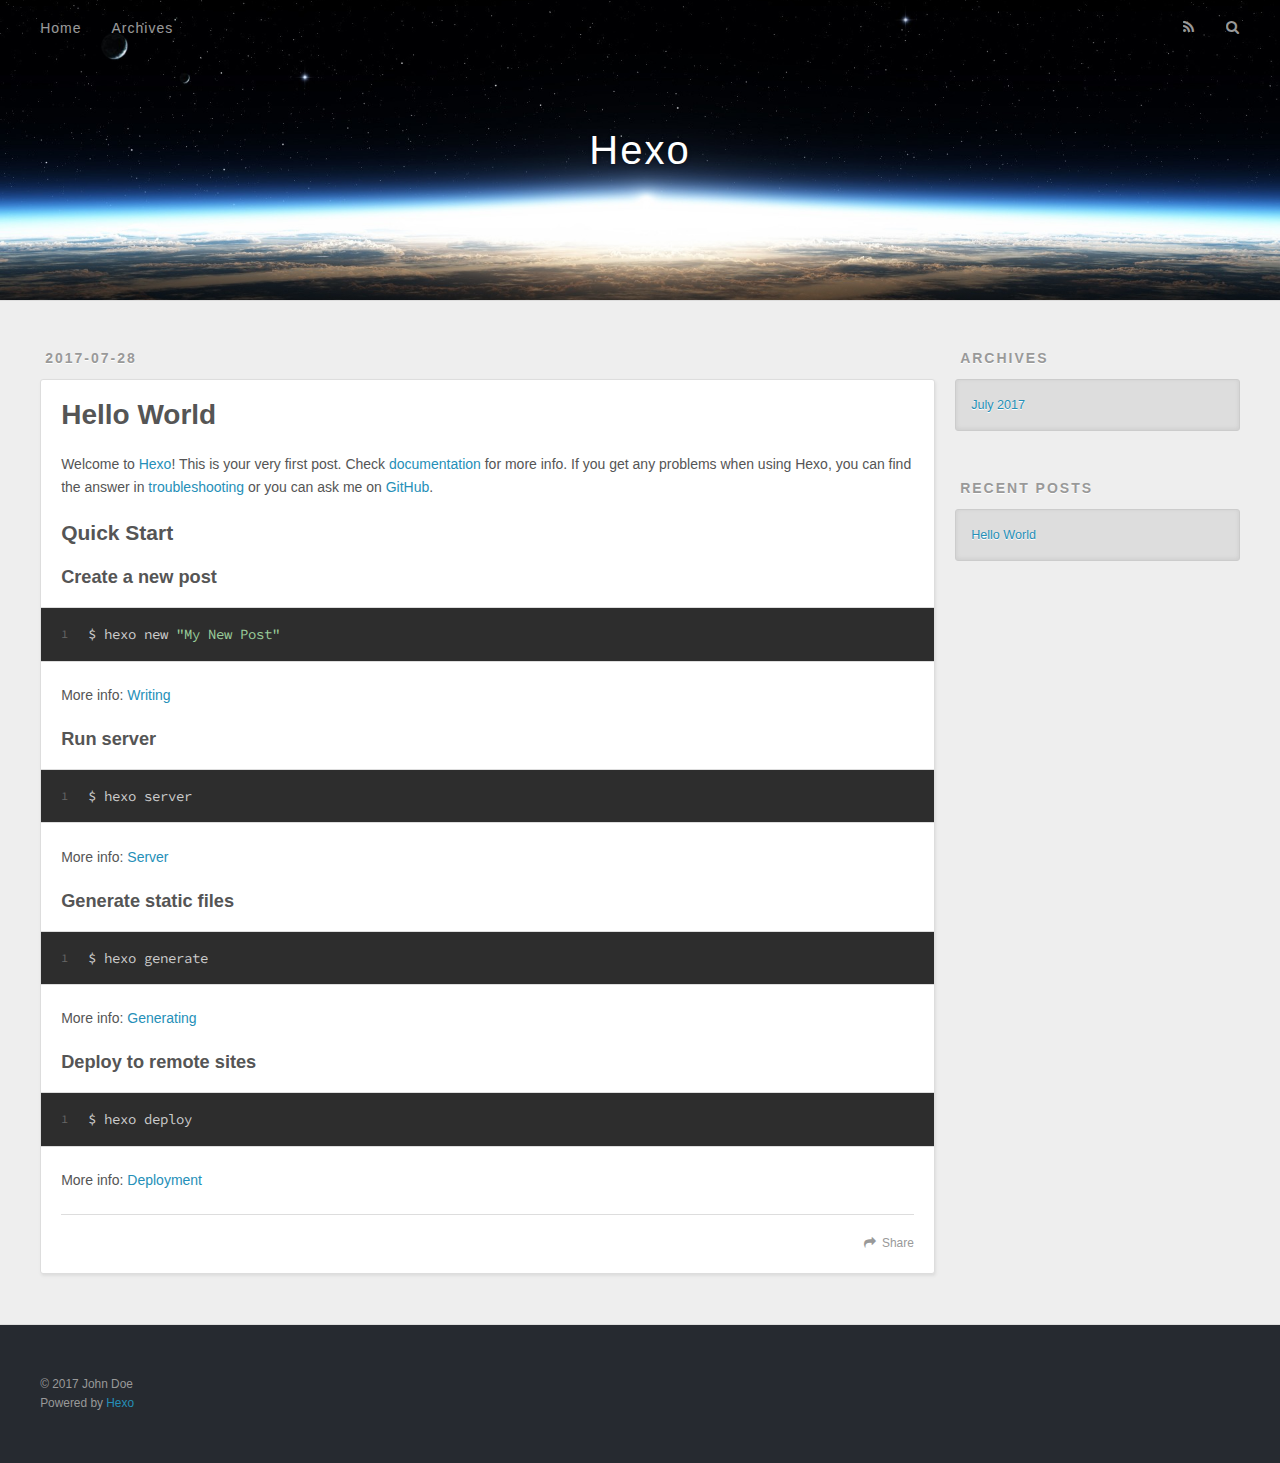
==== index.html @ 53c96d72 "Site updated: 2017-07-28 16:11:36" ====
<!DOCTYPE html>
<html>
<head>
  <meta charset="utf-8">
  
  <title>Hexo</title>
  <meta name="viewport" content="width=device-width, initial-scale=1, maximum-scale=1">
  <meta property="og:type" content="website">
<meta property="og:title" content="Hexo">
<meta property="og:url" content="http://yoursite.com/index.html">
<meta property="og:site_name" content="Hexo">
<meta name="twitter:card" content="summary">
<meta name="twitter:title" content="Hexo">
  
    <link rel="alternate" href="/atom.xml" title="Hexo" type="application/atom+xml">
  
  
    <link rel="icon" href="/favicon.png">
  
  
    <link href="//fonts.googleapis.com/css?family=Source+Code+Pro" rel="stylesheet" type="text/css">
  
  <link rel="stylesheet" href="/css/style.css">
  

</head>

<body>
  <div id="container">
    <div id="wrap">
      <header id="header">
  <div id="banner"></div>
  <div id="header-outer" class="outer">
    <div id="header-title" class="inner">
      <h1 id="logo-wrap">
        <a href="/" id="logo">Hexo</a>
      </h1>
      
    </div>
    <div id="header-inner" class="inner">
      <nav id="main-nav">
        <a id="main-nav-toggle" class="nav-icon"></a>
        
          <a class="main-nav-link" href="/">Home</a>
        
          <a class="main-nav-link" href="/archives">Archives</a>
        
      </nav>
      <nav id="sub-nav">
        
          <a id="nav-rss-link" class="nav-icon" href="/atom.xml" title="RSS Feed"></a>
        
        <a id="nav-search-btn" class="nav-icon" title="Search"></a>
      </nav>
      <div id="search-form-wrap">
        <form action="//google.com/search" method="get" accept-charset="UTF-8" class="search-form"><input type="search" name="q" class="search-form-input" placeholder="Search"><button type="submit" class="search-form-submit">&#xF002;</button><input type="hidden" name="sitesearch" value="http://yoursite.com"></form>
      </div>
    </div>
  </div>
</header>
      <div class="outer">
        <section id="main">
  
    <article id="post-hello-world" class="article article-type-post" itemscope itemprop="blogPost">
  <div class="article-meta">
    <a href="/2017/07/28/hello-world/" class="article-date">
  <time datetime="2017-07-28T08:00:35.000Z" itemprop="datePublished">2017-07-28</time>
</a>
    
  </div>
  <div class="article-inner">
    
    
      <header class="article-header">
        
  
    <h1 itemprop="name">
      <a class="article-title" href="/2017/07/28/hello-world/">Hello World</a>
    </h1>
  

      </header>
    
    <div class="article-entry" itemprop="articleBody">
      
        <p>Welcome to <a href="https://hexo.io/" target="_blank" rel="external">Hexo</a>! This is your very first post. Check <a href="https://hexo.io/docs/" target="_blank" rel="external">documentation</a> for more info. If you get any problems when using Hexo, you can find the answer in <a href="https://hexo.io/docs/troubleshooting.html" target="_blank" rel="external">troubleshooting</a> or you can ask me on <a href="https://github.com/hexojs/hexo/issues" target="_blank" rel="external">GitHub</a>.</p>
<h2 id="Quick-Start"><a href="#Quick-Start" class="headerlink" title="Quick Start"></a>Quick Start</h2><h3 id="Create-a-new-post"><a href="#Create-a-new-post" class="headerlink" title="Create a new post"></a>Create a new post</h3><figure class="highlight bash"><table><tr><td class="gutter"><pre><div class="line">1</div></pre></td><td class="code"><pre><div class="line">$ hexo new <span class="string">"My New Post"</span></div></pre></td></tr></table></figure>
<p>More info: <a href="https://hexo.io/docs/writing.html" target="_blank" rel="external">Writing</a></p>
<h3 id="Run-server"><a href="#Run-server" class="headerlink" title="Run server"></a>Run server</h3><figure class="highlight bash"><table><tr><td class="gutter"><pre><div class="line">1</div></pre></td><td class="code"><pre><div class="line">$ hexo server</div></pre></td></tr></table></figure>
<p>More info: <a href="https://hexo.io/docs/server.html" target="_blank" rel="external">Server</a></p>
<h3 id="Generate-static-files"><a href="#Generate-static-files" class="headerlink" title="Generate static files"></a>Generate static files</h3><figure class="highlight bash"><table><tr><td class="gutter"><pre><div class="line">1</div></pre></td><td class="code"><pre><div class="line">$ hexo generate</div></pre></td></tr></table></figure>
<p>More info: <a href="https://hexo.io/docs/generating.html" target="_blank" rel="external">Generating</a></p>
<h3 id="Deploy-to-remote-sites"><a href="#Deploy-to-remote-sites" class="headerlink" title="Deploy to remote sites"></a>Deploy to remote sites</h3><figure class="highlight bash"><table><tr><td class="gutter"><pre><div class="line">1</div></pre></td><td class="code"><pre><div class="line">$ hexo deploy</div></pre></td></tr></table></figure>
<p>More info: <a href="https://hexo.io/docs/deployment.html" target="_blank" rel="external">Deployment</a></p>

      
    </div>
    <footer class="article-footer">
      <a data-url="http://yoursite.com/2017/07/28/hello-world/" data-id="cj5nl9xsy0000gkwynz2dha8m" class="article-share-link">Share</a>
      
      
    </footer>
  </div>
  
</article>


  

</section>
        
          <aside id="sidebar">
  
    

  
    

  
    
  
    
  <div class="widget-wrap">
    <h3 class="widget-title">Archives</h3>
    <div class="widget">
      <ul class="archive-list"><li class="archive-list-item"><a class="archive-list-link" href="/archives/2017/07/">July 2017</a></li></ul>
    </div>
  </div>


  
    
  <div class="widget-wrap">
    <h3 class="widget-title">Recent Posts</h3>
    <div class="widget">
      <ul>
        
          <li>
            <a href="/2017/07/28/hello-world/">Hello World</a>
          </li>
        
      </ul>
    </div>
  </div>

  
</aside>
        
      </div>
      <footer id="footer">
  
  <div class="outer">
    <div id="footer-info" class="inner">
      &copy; 2017 John Doe<br>
      Powered by <a href="http://hexo.io/" target="_blank">Hexo</a>
    </div>
  </div>
</footer>
    </div>
    <nav id="mobile-nav">
  
    <a href="/" class="mobile-nav-link">Home</a>
  
    <a href="/archives" class="mobile-nav-link">Archives</a>
  
</nav>
    

<script src="//ajax.googleapis.com/ajax/libs/jquery/2.0.3/jquery.min.js"></script>


  <link rel="stylesheet" href="/fancybox/jquery.fancybox.css">
  <script src="/fancybox/jquery.fancybox.pack.js"></script>


<script src="/js/script.js"></script>

  </div>
</body>
</html>
---- css/style.css ----
body {
  width: 100%;
}
body:before,
body:after {
  content: "";
  display: table;
}
body:after {
  clear: both;
}
html,
body,
div,
span,
applet,
object,
iframe,
h1,
h2,
h3,
h4,
h5,
h6,
p,
blockquote,
pre,
a,
abbr,
acronym,
address,
big,
cite,
code,
del,
dfn,
em,
img,
ins,
kbd,
q,
s,
samp,
small,
strike,
strong,
sub,
sup,
tt,
var,
dl,
dt,
dd,
ol,
ul,
li,
fieldset,
form,
label,
legend,
table,
caption,
tbody,
tfoot,
thead,
tr,
th,
td {
  margin: 0;
  padding: 0;
  border: 0;
  outline: 0;
  font-weight: inherit;
  font-style: inherit;
  font-family: inherit;
  font-size: 100%;
  vertical-align: baseline;
}
body {
  line-height: 1;
  color: #000;
  background: #fff;
}
ol,
ul {
  list-style: none;
}
table {
  border-collapse: separate;
  border-spacing: 0;
  vertical-align: middle;
}
caption,
th,
td {
  text-align: left;
  font-weight: normal;
  vertical-align: middle;
}
a img {
  border: none;
}
input,
button {
  margin: 0;
  padding: 0;
}
input::-moz-focus-inner,
button::-moz-focus-inner {
  border: 0;
  padding: 0;
}
@font-face {
  font-family: FontAwesome;
  font-style: normal;
  font-weight: normal;
  src: url("fonts/fontawesome-webfont.eot?v=#4.0.3");
  src: url("fonts/fontawesome-webfont.eot?#iefix&v=#4.0.3") format("embedded-opentype"), url("fonts/fontawesome-webfont.woff?v=#4.0.3") format("woff"), url("fonts/fontawesome-webfont.ttf?v=#4.0.3") format("truetype"), url("fonts/fontawesome-webfont.svg#fontawesomeregular?v=#4.0.3") format("svg");
}
html,
body,
#container {
  height: 100%;
}
body {
  background: #eee;
  font: 14px "Helvetica Neue", Helvetica, Arial, sans-serif;
  -webkit-text-size-adjust: 100%;
}
.outer {
  max-width: 1220px;
  margin: 0 auto;
  padding: 0 20px;
}
.outer:before,
.outer:after {
  content: "";
  display: table;
}
.outer:after {
  clear: both;
}
.inner {
  display: inline;
  float: left;
  width: 98.33333333333333%;
  margin: 0 0.833333333333333%;
}
.left,
.alignleft {
  float: left;
}
.right,
.alignright {
  float: right;
}
.clear {
  clear: both;
}
#container {
  position: relative;
}
.mobile-nav-on {
  overflow: hidden;
}
#wrap {
  height: 100%;
  width: 100%;
  position: absolute;
  top: 0;
  left: 0;
  -webkit-transition: 0.2s ease-out;
  -moz-transition: 0.2s ease-out;
  -ms-transition: 0.2s ease-out;
  transition: 0.2s ease-out;
  z-index: 1;
  background: #eee;
}
.mobile-nav-on #wrap {
  left: 280px;
}
@media screen and (min-width: 768px) {
  #main {
    display: inline;
    float: left;
    width: 73.33333333333333%;
    margin: 0 0.833333333333333%;
  }
}
.article-date,
.article-category-link,
.archive-year,
.widget-title {
  text-decoration: none;
  text-transform: uppercase;
  letter-spacing: 2px;
  color: #999;
  margin-bottom: 1em;
  margin-left: 5px;
  line-height: 1em;
  text-shadow: 0 1px #fff;
  font-weight: bold;
}
.article-inner,
.archive-article-inner {
  background: #fff;
  -webkit-box-shadow: 1px 2px 3px #ddd;
  box-shadow: 1px 2px 3px #ddd;
  border: 1px solid #ddd;
  border-radius: 3px;
}
.article-entry h1,
.widget h1 {
  font-size: 2em;
}
.article-entry h2,
.widget h2 {
  font-size: 1.5em;
}
.article-entry h3,
.widget h3 {
  font-size: 1.3em;
}
.article-entry h4,
.widget h4 {
  font-size: 1.2em;
}
.article-entry h5,
.widget h5 {
  font-size: 1em;
}
.article-entry h6,
.widget h6 {
  font-size: 1em;
  color: #999;
}
.article-entry hr,
.widget hr {
  border: 1px dashed #ddd;
}
.article-entry strong,
.widget strong {
  font-weight: bold;
}
.article-entry em,
.widget em,
.article-entry cite,
.widget cite {
  font-style: italic;
}
.article-entry sup,
.widget sup,
.article-entry sub,
.widget sub {
  font-size: 0.75em;
  line-height: 0;
  position: relative;
  vertical-align: baseline;
}
.article-entry sup,
.widget sup {
  top: -0.5em;
}
.article-entry sub,
.widget sub {
  bottom: -0.2em;
}
.article-entry small,
.widget small {
  font-size: 0.85em;
}
.article-entry acronym,
.widget acronym,
.article-entry abbr,
.widget abbr {
  border-bottom: 1px dotted;
}
.article-entry ul,
.widget ul,
.article-entry ol,
.widget ol,
.article-entry dl,
.widget dl {
  margin: 0 20px;
  line-height: 1.6em;
}
.article-entry ul ul,
.widget ul ul,
.article-entry ol ul,
.widget ol ul,
.article-entry ul ol,
.widget ul ol,
.article-entry ol ol,
.widget ol ol {
  margin-top: 0;
  margin-bottom: 0;
}
.article-entry ul,
.widget ul {
  list-style: disc;
}
.article-entry ol,
.widget ol {
  list-style: decimal;
}
.article-entry dt,
.widget dt {
  font-weight: bold;
}
#header {
  height: 300px;
  position: relative;
  border-bottom: 1px solid #ddd;
}
#header:before,
#header:after {
  content: "";
  position: absolute;
  left: 0;
  right: 0;
  height: 40px;
}
#header:before {
  top: 0;
  background: -webkit-linear-gradient(rgba(0,0,0,0.2), transparent);
  background: -moz-linear-gradient(rgba(0,0,0,0.2), transparent);
  background: -ms-linear-gradient(rgba(0,0,0,0.2), transparent);
  background: linear-gradient(rgba(0,0,0,0.2), transparent);
}
#header:after {
  bottom: 0;
  background: -webkit-linear-gradient(transparent, rgba(0,0,0,0.2));
  background: -moz-linear-gradient(transparent, rgba(0,0,0,0.2));
  background: -ms-linear-gradient(transparent, rgba(0,0,0,0.2));
  background: linear-gradient(transparent, rgba(0,0,0,0.2));
}
#header-outer {
  height: 100%;
  position: relative;
}
#header-inner {
  position: relative;
  overflow: hidden;
}
#banner {
  position: absolute;
  top: 0;
  left: 0;
  width: 100%;
  height: 100%;
  background: url("images/banner.jpg") center #000;
  -webkit-background-size: cover;
  -moz-background-size: cover;
  background-size: cover;
  z-index: -1;
}
#header-title {
  text-align: center;
  height: 40px;
  position: absolute;
  top: 50%;
  left: 0;
  margin-top: -20px;
}
#logo,
#subtitle {
  text-decoration: none;
  color: #fff;
  font-weight: 300;
  text-shadow: 0 1px 4px rgba(0,0,0,0.3);
}
#logo {
  font-size: 40px;
  line-height: 40px;
  letter-spacing: 2px;
}
#subtitle {
  font-size: 16px;
  line-height: 16px;
  letter-spacing: 1px;
}
#subtitle-wrap {
  margin-top: 16px;
}
#main-nav {
  float: left;
  margin-left: -15px;
}
.nav-icon,
.main-nav-link {
  float: left;
  color: #fff;
  opacity: 0.6;
  text-decoration: none;
  text-shadow: 0 1px rgba(0,0,0,0.2);
  -webkit-transition: opacity 0.2s;
  -moz-transition: opacity 0.2s;
  -ms-transition: opacity 0.2s;
  transition: opacity 0.2s;
  display: block;
  padding: 20px 15px;
}
.nav-icon:hover,
.main-nav-link:hover {
  opacity: 1;
}
.nav-icon {
  font-family: FontAwesome;
  text-align: center;
  font-size: 14px;
  width: 14px;
  height: 14px;
  padding: 20px 15px;
  position: relative;
  cursor: pointer;
}
.main-nav-link {
  font-weight: 300;
  letter-spacing: 1px;
}
@media screen and (max-width: 479px) {
  .main-nav-link {
    display: none;
  }
}
#main-nav-toggle {
  display: none;
}
#main-nav-toggle:before {
  content: "\f0c9";
}
@media screen and (max-width: 479px) {
  #main-nav-toggle {
    display: block;
  }
}
#sub-nav {
  float: right;
  margin-right: -15px;
}
#nav-rss-link:before {
  content: "\f09e";
}
#nav-search-btn:before {
  content: "\f002";
}
#search-form-wrap {
  position: absolute;
  top: 15px;
  width: 150px;
  height: 30px;
  right: -150px;
  opacity: 0;
  -webkit-transition: 0.2s ease-out;
  -moz-transition: 0.2s ease-out;
  -ms-transition: 0.2s ease-out;
  transition: 0.2s ease-out;
}
#search-form-wrap.on {
  opacity: 1;
  right: 0;
}
@media screen and (max-width: 479px) {
  #search-form-wrap {
    width: 100%;
    right: -100%;
  }
}
.search-form {
  position: absolute;
  top: 0;
  left: 0;
  right: 0;
  background: #fff;
  padding: 5px 15px;
  border-radius: 15px;
  -webkit-box-shadow: 0 0 10px rgba(0,0,0,0.3);
  box-shadow: 0 0 10px rgba(0,0,0,0.3);
}
.search-form-input {
  border: none;
  background: none;
  color: #555;
  width: 100%;
  font: 13px "Helvetica Neue", Helvetica, Arial, sans-serif;
  outline: none;
}
.search-form-input::-webkit-search-results-decoration,
.search-form-input::-webkit-search-cancel-button {
  -webkit-appearance: none;
}
.search-form-submit {
  position: absolute;
  top: 50%;
  right: 10px;
  margin-top: -7px;
  font: 13px FontAwesome;
  border: none;
  background: none;
  color: #bbb;
  cursor: pointer;
}
.search-form-submit:hover,
.search-form-submit:focus {
  color: #777;
}
.article {
  margin: 50px 0;
}
.article-inner {
  overflow: hidden;
}
.article-meta:before,
.article-meta:after {
  content: "";
  display: table;
}
.article-meta:after {
  clear: both;
}
.article-date {
  float: left;
}
.article-category {
  float: left;
  line-height: 1em;
  color: #ccc;
  text-shadow: 0 1px #fff;
  margin-left: 8px;
}
.article-category:before {
  content: "\2022";
}
.article-category-link {
  margin: 0 12px 1em;
}
.article-header {
  padding: 20px 20px 0;
}
.article-title {
  text-decoration: none;
  font-size: 2em;
  font-weight: bold;
  color: #555;
  line-height: 1.1em;
  -webkit-transition: color 0.2s;
  -moz-transition: color 0.2s;
  -ms-transition: color 0.2s;
  transition: color 0.2s;
}
a.article-title:hover {
  color: #258fb8;
}
.article-entry {
  color: #555;
  padding: 0 20px;
}
.article-entry:before,
.article-entry:after {
  content: "";
  display: table;
}
.article-entry:after {
  clear: both;
}
.article-entry p,
.article-entry table {
  line-height: 1.6em;
  margin: 1.6em 0;
}
.article-entry h1,
.article-entry h2,
.article-entry h3,
.article-entry h4,
.article-entry h5,
.article-entry h6 {
  font-weight: bold;
}
.article-entry h1,
.article-entry h2,
.article-entry h3,
.article-entry h4,
.article-entry h5,
.article-entry h6 {
  line-height: 1.1em;
  margin: 1.1em 0;
}
.article-entry a {
  color: #258fb8;
  text-decoration: none;
}
.article-entry a:hover {
  text-decoration: underline;
}
.article-entry ul,
.article-entry ol,
.article-entry dl {
  margin-top: 1.6em;
  margin-bottom: 1.6em;
}
.article-entry img,
.article-entry video {
  max-width: 100%;
  height: auto;
  display: block;
  margin: auto;
}
.article-entry iframe {
  border: none;
}
.article-entry table {
  width: 100%;
  border-collapse: collapse;
  border-spacing: 0;
}
.article-entry th {
  font-weight: bold;
  border-bottom: 3px solid #ddd;
  padding-bottom: 0.5em;
}
.article-entry td {
  border-bottom: 1px solid #ddd;
  padding: 10px 0;
}
.article-entry blockquote {
  font-family: Georgia, "Times New Roman", serif;
  font-size: 1.4em;
  margin: 1.6em 20px;
  text-align: center;
}
.article-entry blockquote footer {
  font-size: 14px;
  margin: 1.6em 0;
  font-family: "Helvetica Neue", Helvetica, Arial, sans-serif;
}
.article-entry blockquote footer cite:before {
  content: "—";
  padding: 0 0.5em;
}
.article-entry .pullquote {
  text-align: left;
  width: 45%;
  margin: 0;
}
.article-entry .pullquote.left {
  margin-left: 0.5em;
  margin-right: 1em;
}
.article-entry .pullquote.right {
  margin-right: 0.5em;
  margin-left: 1em;
}
.article-entry .caption {
  color: #999;
  display: block;
  font-size: 0.9em;
  margin-top: 0.5em;
  position: relative;
  text-align: center;
}
.article-entry .video-container {
  position: relative;
  padding-top: 56.25%;
  height: 0;
  overflow: hidden;
}
.article-entry .video-container iframe,
.article-entry .video-container object,
.article-entry .video-container embed {
  position: absolute;
  top: 0;
  left: 0;
  width: 100%;
  height: 100%;
  margin-top: 0;
}
.article-more-link a {
  display: inline-block;
  line-height: 1em;
  padding: 6px 15px;
  border-radius: 15px;
  background: #eee;
  color: #999;
  text-shadow: 0 1px #fff;
  text-decoration: none;
}
.article-more-link a:hover {
  background: #258fb8;
  color: #fff;
  text-decoration: none;
  text-shadow: 0 1px #1e7293;
}
.article-footer {
  font-size: 0.85em;
  line-height: 1.6em;
  border-top: 1px solid #ddd;
  padding-top: 1.6em;
  margin: 0 20px 20px;
}
.article-footer:before,
.article-footer:after {
  content: "";
  display: table;
}
.article-footer:after {
  clear: both;
}
.article-footer a {
  color: #999;
  text-decoration: none;
}
.article-footer a:hover {
  color: #555;
}
.article-tag-list-item {
  float: left;
  margin-right: 10px;
}
.article-tag-list-link:before {
  content: "#";
}
.article-comment-link {
  float: right;
}
.article-comment-link:before {
  content: "\f075";
  font-family: FontAwesome;
  padding-right: 8px;
}
.article-share-link {
  cursor: pointer;
  float: right;
  margin-left: 20px;
}
.article-share-link:before {
  content: "\f064";
  font-family: FontAwesome;
  padding-right: 6px;
}
#article-nav {
  position: relative;
}
#article-nav:before,
#article-nav:after {
  content: "";
  display: table;
}
#article-nav:after {
  clear: both;
}
@media screen and (min-width: 768px) {
  #article-nav {
    margin: 50px 0;
  }
  #article-nav:before {
    width: 8px;
    height: 8px;
    position: absolute;
    top: 50%;
    left: 50%;
    margin-top: -4px;
    margin-left: -4px;
    content: "";
    border-radius: 50%;
    background: #ddd;
    -webkit-box-shadow: 0 1px 2px #fff;
    box-shadow: 0 1px 2px #fff;
  }
}
.article-nav-link-wrap {
  text-decoration: none;
  text-shadow: 0 1px #fff;
  color: #999;
  -webkit-box-sizing: border-box;
  -moz-box-sizing: border-box;
  box-sizing: border-box;
  margin-top: 50px;
  text-align: center;
  display: block;
}
.article-nav-link-wrap:hover {
  color: #555;
}
@media screen and (min-width: 768px) {
  .article-nav-link-wrap {
    width: 50%;
    margin-top: 0;
  }
}
@media screen and (min-width: 768px) {
  #article-nav-newer {
    float: left;
    text-align: right;
    padding-right: 20px;
  }
}
@media screen and (min-width: 768px) {
  #article-nav-older {
    float: right;
    text-align: left;
    padding-left: 20px;
  }
}
.article-nav-caption {
  text-transform: uppercase;
  letter-spacing: 2px;
  color: #ddd;
  line-height: 1em;
  font-weight: bold;
}
#article-nav-newer .article-nav-caption {
  margin-right: -2px;
}
.article-nav-title {
  font-size: 0.85em;
  line-height: 1.6em;
  margin-top: 0.5em;
}
.article-share-box {
  position: absolute;
  display: none;
  background: #fff;
  -webkit-box-shadow: 1px 2px 10px rgba(0,0,0,0.2);
  box-shadow: 1px 2px 10px rgba(0,0,0,0.2);
  border-radius: 3px;
  margin-left: -145px;
  overflow: hidden;
  z-index: 1;
}
.article-share-box.on {
  display: block;
}
.article-share-input {
  width: 100%;
  background: none;
  -webkit-box-sizing: border-box;
  -moz-box-sizing: border-box;
  box-sizing: border-box;
  font: 14px "Helvetica Neue", Helvetica, Arial, sans-serif;
  padding: 0 15px;
  color: #555;
  outline: none;
  border: 1px solid #ddd;
  border-radius: 3px 3px 0 0;
  height: 36px;
  line-height: 36px;
}
.article-share-links {
  background: #eee;
}
.article-share-links:before,
.article-share-links:after {
  content: "";
  display: table;
}
.article-share-links:after {
  clear: both;
}
.article-share-twitter,
.article-share-facebook,
.article-share-pinterest,
.article-share-google {
  width: 50px;
  height: 36px;
  display: block;
  float: left;
  position: relative;
  color: #999;
  text-shadow: 0 1px #fff;
}
.article-share-twitter:before,
.article-share-facebook:before,
.article-share-pinterest:before,
.article-share-google:before {
  font-size: 20px;
  font-family: FontAwesome;
  width: 20px;
  height: 20px;
  position: absolute;
  top: 50%;
  left: 50%;
  margin-top: -10px;
  margin-left: -10px;
  text-align: center;
}
.article-share-twitter:hover,
.article-share-facebook:hover,
.article-share-pinterest:hover,
.article-share-google:hover {
  color: #fff;
}
.article-share-twitter:before {
  content: "\f099";
}
.article-share-twitter:hover {
  background: #00aced;
  text-shadow: 0 1px #008abe;
}
.article-share-facebook:before {
  content: "\f09a";
}
.article-share-facebook:hover {
  background: #3b5998;
  text-shadow: 0 1px #2f477a;
}
.article-share-pinterest:before {
  content: "\f0d2";
}
.article-share-pinterest:hover {
  background: #cb2027;
  text-shadow: 0 1px #a21a1f;
}
.article-share-google:before {
  content: "\f0d5";
}
.article-share-google:hover {
  background: #dd4b39;
  text-shadow: 0 1px #be3221;
}
.article-gallery {
  background: #000;
  position: relative;
}
.article-gallery-photos {
  position: relative;
  overflow: hidden;
}
.article-gallery-img {
  display: none;
  max-width: 100%;
}
.article-gallery-img:first-child {
  display: block;
}
.article-gallery-img.loaded {
  position: absolute;
  display: block;
}
.article-gallery-img img {
  display: block;
  max-width: 100%;
  margin: 0 auto;
}
#comments {
  background: #fff;
  -webkit-box-shadow: 1px 2px 3px #ddd;
  box-shadow: 1px 2px 3px #ddd;
  padding: 20px;
  border: 1px solid #ddd;
  border-radius: 3px;
  margin: 50px 0;
}
#comments a {
  color: #258fb8;
}
.archives-wrap {
  margin: 50px 0;
}
.archives:before,
.archives:after {
  content: "";
  display: table;
}
.archives:after {
  clear: both;
}
.archive-year-wrap {
  margin-bottom: 1em;
}
.archives {
  -webkit-column-gap: 10px;
  -moz-column-gap: 10px;
  column-gap: 10px;
}
@media screen and (min-width: 480px) and (max-width: 767px) {
  .archives {
    -webkit-column-count: 2;
    -moz-column-count: 2;
    column-count: 2;
  }
}
@media screen and (min-width: 768px) {
  .archives {
    -webkit-column-count: 3;
    -moz-column-count: 3;
    column-count: 3;
  }
}
.archive-article {
  -webkit-column-break-inside: avoid;
  page-break-inside: avoid;
  overflow: hidden;
  break-inside: avoid-column;
}
.archive-article-inner {
  padding: 10px;
  margin-bottom: 15px;
}
.archive-article-title {
  text-decoration: none;
  font-weight: bold;
  color: #555;
  -webkit-transition: color 0.2s;
  -moz-transition: color 0.2s;
  -ms-transition: color 0.2s;
  transition: color 0.2s;
  line-height: 1.6em;
}
.archive-article-title:hover {
  color: #258fb8;
}
.archive-article-footer {
  margin-top: 1em;
}
.archive-article-date {
  color: #999;
  text-decoration: none;
  font-size: 0.85em;
  line-height: 1em;
  margin-bottom: 0.5em;
  display: block;
}
#page-nav {
  margin: 50px auto;
  background: #fff;
  -webkit-box-shadow: 1px 2px 3px #ddd;
  box-shadow: 1px 2px 3px #ddd;
  border: 1px solid #ddd;
  border-radius: 3px;
  text-align: center;
  color: #999;
  overflow: hidden;
}
#page-nav:before,
#page-nav:after {
  content: "";
  display: table;
}
#page-nav:after {
  clear: both;
}
#page-nav a,
#page-nav span {
  padding: 10px 20px;
  line-height: 1;
  height: 2ex;
}
#page-nav a {
  color: #999;
  text-decoration: none;
}
#page-nav a:hover {
  background: #999;
  color: #fff;
}
#page-nav .prev {
  float: left;
}
#page-nav .next {
  float: right;
}
#page-nav .page-number {
  display: inline-block;
}
@media screen and (max-width: 479px) {
  #page-nav .page-number {
    display: none;
  }
}
#page-nav .current {
  color: #555;
  font-weight: bold;
}
#page-nav .space {
  color: #ddd;
}
#footer {
  background: #262a30;
  padding: 50px 0;
  border-top: 1px solid #ddd;
  color: #999;
}
#footer a {
  color: #258fb8;
  text-decoration: none;
}
#footer a:hover {
  text-decoration: underline;
}
#footer-info {
  line-height: 1.6em;
  font-size: 0.85em;
}
.article-entry pre,
.article-entry .highlight {
  background: #2d2d2d;
  margin: 0 -20px;
  padding: 15px 20px;
  border-style: solid;
  border-color: #ddd;
  border-width: 1px 0;
  overflow: auto;
  color: #ccc;
  line-height: 22.400000000000002px;
}
.article-entry .highlight .gutter pre,
.article-entry .gist .gist-file .gist-data .line-numbers {
  color: #666;
  font-size: 0.85em;
}
.article-entry pre,
.article-entry code {
  font-family: "Source Code Pro", Consolas, Monaco, Menlo, Consolas, monospace;
}
.article-entry code {
  background: #eee;
  text-shadow: 0 1px #fff;
  padding: 0 0.3em;
}
.article-entry pre code {
  background: none;
  text-shadow: none;
  padding: 0;
}
.article-entry .highlight pre {
  border: none;
  margin: 0;
  padding: 0;
}
.article-entry .highlight table {
  margin: 0;
  width: auto;
}
.article-entry .highlight td {
  border: none;
  padding: 0;
}
.article-entry .highlight figcaption {
  font-size: 0.85em;
  color: #999;
  line-height: 1em;
  margin-bottom: 1em;
}
.article-entry .highlight figcaption:before,
.article-entry .highlight figcaption:after {
  content: "";
  display: table;
}
.article-entry .highlight figcaption:after {
  clear: both;
}
.article-entry .highlight figcaption a {
  float: right;
}
.article-entry .highlight .gutter pre {
  text-align: right;
  padding-right: 20px;
}
.article-entry .highlight .line {
  height: 22.400000000000002px;
}
.article-entry .highlight .line.marked {
  background: #515151;
}
.article-entry .gist {
  margin: 0 -20px;
  border-style: solid;
  border-color: #ddd;
  border-width: 1px 0;
  background: #2d2d2d;
  padding: 15px 20px 15px 0;
}
.article-entry .gist .gist-file {
  border: none;
  font-family: "Source Code Pro", Consolas, Monaco, Menlo, Consolas, monospace;
  margin: 0;
}
.article-entry .gist .gist-file .gist-data {
  background: none;
  border: none;
}
.article-entry .gist .gist-file .gist-data .line-numbers {
  background: none;
  border: none;
  padding: 0 20px 0 0;
}
.article-entry .gist .gist-file .gist-data .line-data {
  padding: 0 !important;
}
.article-entry .gist .gist-file .highlight {
  margin: 0;
  padding: 0;
  border: none;
}
.article-entry .gist .gist-file .gist-meta {
  background: #2d2d2d;
  color: #999;
  font: 0.85em "Helvetica Neue", Helvetica, Arial, sans-serif;
  text-shadow: 0 0;
  padding: 0;
  margin-top: 1em;
  margin-left: 20px;
}
.article-entry .gist .gist-file .gist-meta a {
  color: #258fb8;
  font-weight: normal;
}
.article-entry .gist .gist-file .gist-meta a:hover {
  text-decoration: underline;
}
pre .comment,
pre .title {
  color: #999;
}
pre .variable,
pre .attribute,
pre .tag,
pre .regexp,
pre .ruby .constant,
pre .xml .tag .title,
pre .xml .pi,
pre .xml .doctype,
pre .html .doctype,
pre .css .id,
pre .css .class,
pre .css .pseudo {
  color: #f2777a;
}
pre .number,
pre .preprocessor,
pre .built_in,
pre .literal,
pre .params,
pre .constant {
  color: #f99157;
}
pre .class,
pre .ruby .class .title,
pre .css .rules .attribute {
  color: #9c9;
}
pre .string,
pre .value,
pre .inheritance,
pre .header,
pre .ruby .symbol,
pre .xml .cdata {
  color: #9c9;
}
pre .css .hexcolor {
  color: #6cc;
}
pre .function,
pre .python .decorator,
pre .python .title,
pre .ruby .function .title,
pre .ruby .title .keyword,
pre .perl .sub,
pre .javascript .title,
pre .coffeescript .title {
  color: #69c;
}
pre .keyword,
pre .javascript .function {
  color: #c9c;
}
@media screen and (max-width: 479px) {
  #mobile-nav {
    position: absolute;
    top: 0;
    left: 0;
    width: 280px;
    height: 100%;
    background: #191919;
    border-right: 1px solid #fff;
  }
}
@media screen and (max-width: 479px) {
  .mobile-nav-link {
    display: block;
    color: #999;
    text-decoration: none;
    padding: 15px 20px;
    font-weight: bold;
  }
  .mobile-nav-link:hover {
    color: #fff;
  }
}
@media screen and (min-width: 768px) {
  #sidebar {
    display: inline;
    float: left;
    width: 23.333333333333332%;
    margin: 0 0.833333333333333%;
  }
}
.widget-wrap {
  margin: 50px 0;
}
.widget {
  color: #777;
  text-shadow: 0 1px #fff;
  background: #ddd;
  -webkit-box-shadow: 0 -1px 4px #ccc inset;
  box-shadow: 0 -1px 4px #ccc inset;
  border: 1px solid #ccc;
  padding: 15px;
  border-radius: 3px;
}
.widget a {
  color: #258fb8;
  text-decoration: none;
}
.widget a:hover {
  text-decoration: underline;
}
.widget ul ul,
.widget ol ul,
.widget dl ul,
.widget ul ol,
.widget ol ol,
.widget dl ol,
.widget ul dl,
.widget ol dl,
.widget dl dl {
  margin-left: 15px;
  list-style: disc;
}
.widget {
  line-height: 1.6em;
  word-wrap: break-word;
  font-size: 0.9em;
}
.widget ul,
.widget ol {
  list-style: none;
  margin: 0;
}
.widget ul ul,
.widget ol ul,
.widget ul ol,
.widget ol ol {
  margin: 0 20px;
}
.widget ul ul,
.widget ol ul {
  list-style: disc;
}
.widget ul ol,
.widget ol ol {
  list-style: decimal;
}
.category-list-count,
.tag-list-count,
.archive-list-count {
  padding-left: 5px;
  color: #999;
  font-size: 0.85em;
}
.category-list-count:before,
.tag-list-count:before,
.archive-list-count:before {
  content: "(";
}
.category-list-count:after,
.tag-list-count:after,
.archive-list-count:after {
  content: ")";
}
.tagcloud a {
  margin-right: 5px;
  display: inline-block;
}
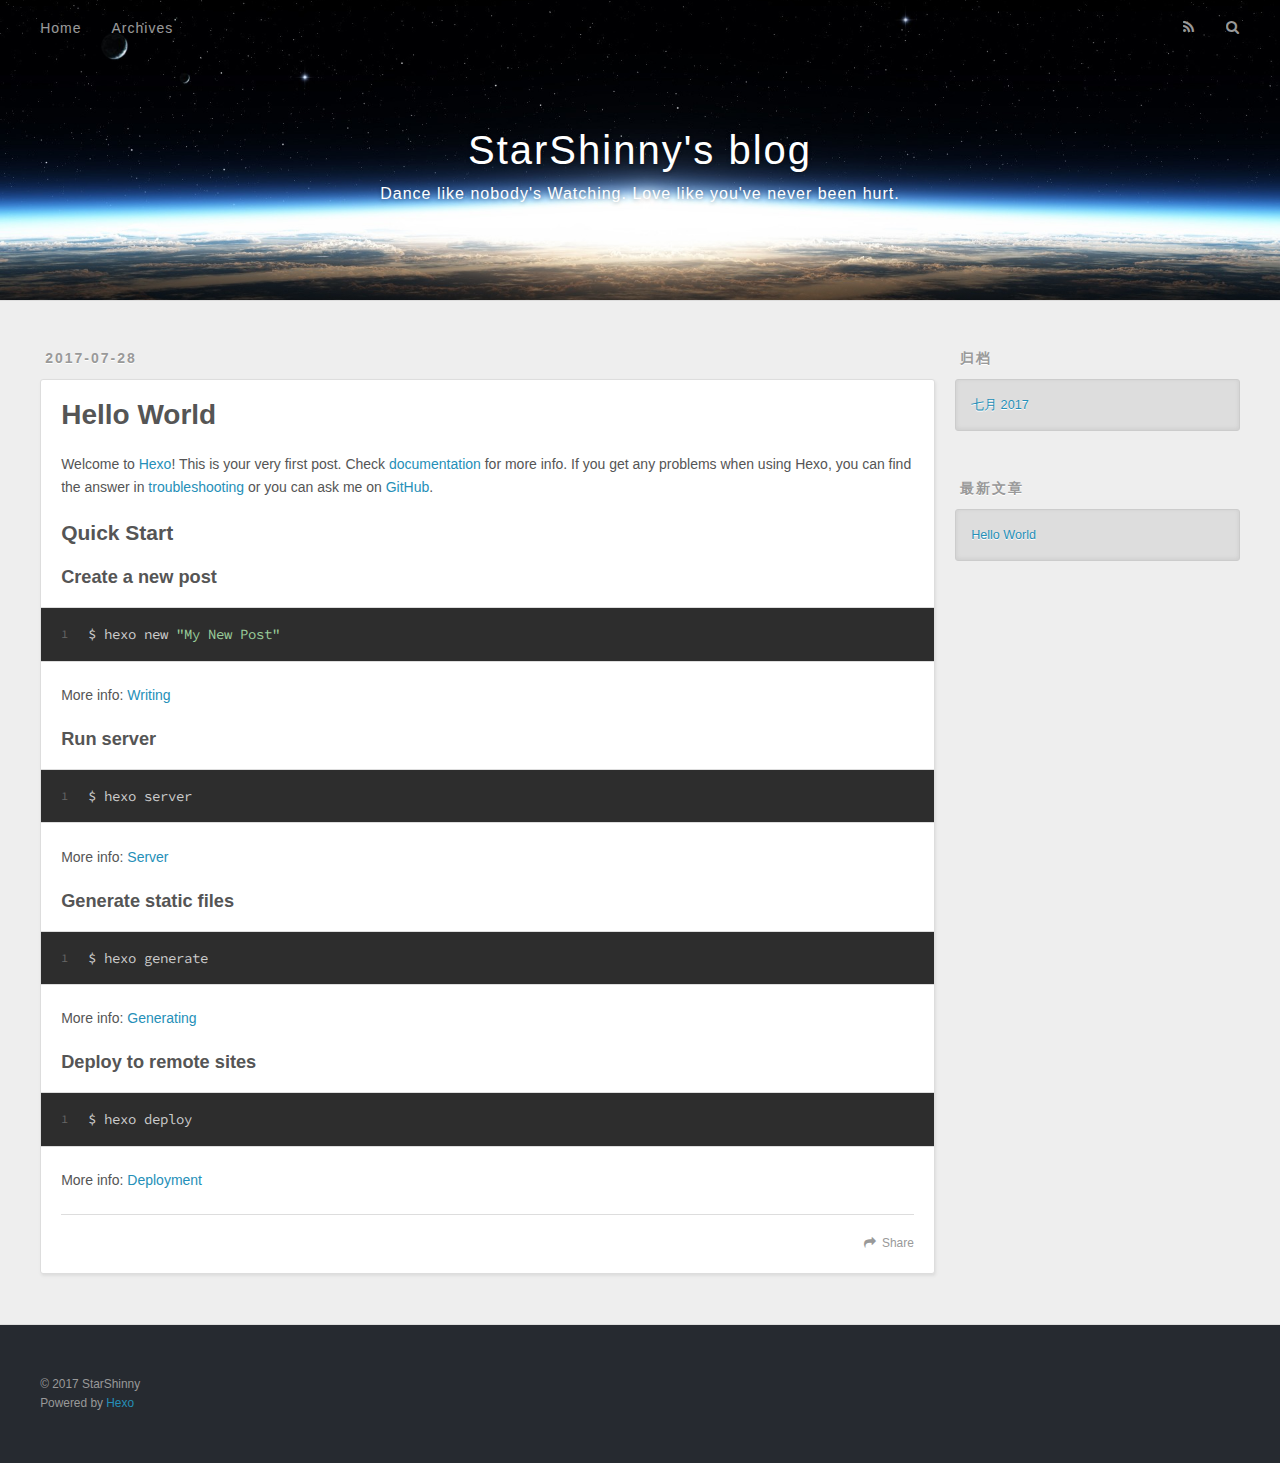
==== commit 287dbd75: "Site updated: 2017-08-14 11:05:33" ====
--- a/index.html
+++ b/index.html
@@ -3,16 +3,17 @@
 <head>
   <meta charset="utf-8">
   
-  <title>Hexo</title>
+  <title>StarShinny&#39;s blog</title>
   <meta name="viewport" content="width=device-width, initial-scale=1, maximum-scale=1">
   <meta property="og:type" content="website">
-<meta property="og:title" content="Hexo">
+<meta property="og:title" content="StarShinny&#39;s blog">
 <meta property="og:url" content="http://yoursite.com/index.html">
-<meta property="og:site_name" content="Hexo">
+<meta property="og:site_name" content="StarShinny&#39;s blog">
+<meta property="og:locale" content="zh-CN">
 <meta name="twitter:card" content="summary">
-<meta name="twitter:title" content="Hexo">
+<meta name="twitter:title" content="StarShinny&#39;s blog">
   
-    <link rel="alternate" href="/atom.xml" title="Hexo" type="application/atom+xml">
+    <link rel="alternate" href="/atom.xml" title="StarShinny&#39;s blog" type="application/atom+xml">
   
   
     <link rel="icon" href="/favicon.png">
@@ -33,8 +34,12 @@
   <div id="header-outer" class="outer">
     <div id="header-title" class="inner">
       <h1 id="logo-wrap">
-        <a href="/" id="logo">Hexo</a>
+        <a href="/" id="logo">StarShinny&#39;s blog</a>
       </h1>
+      
+        <h2 id="subtitle-wrap">
+          <a href="/" id="subtitle">Dance like nobody&#39;s Watching. Love like you&#39;ve never been hurt.</a>
+        </h2>
       
     </div>
     <div id="header-inner" class="inner">
@@ -50,7 +55,7 @@
         
           <a id="nav-rss-link" class="nav-icon" href="/atom.xml" title="RSS Feed"></a>
         
-        <a id="nav-search-btn" class="nav-icon" title="Search"></a>
+        <a id="nav-search-btn" class="nav-icon" title="搜索"></a>
       </nav>
       <div id="search-form-wrap">
         <form action="//google.com/search" method="get" accept-charset="UTF-8" class="search-form"><input type="search" name="q" class="search-form-input" placeholder="Search"><button type="submit" class="search-form-submit">&#xF002;</button><input type="hidden" name="sitesearch" value="http://yoursite.com"></form>
@@ -96,7 +101,7 @@
       
     </div>
     <footer class="article-footer">
-      <a data-url="http://yoursite.com/2017/07/28/hello-world/" data-id="cj5nl9xsy0000gkwynz2dha8m" class="article-share-link">Share</a>
+      <a data-url="http://yoursite.com/2017/07/28/hello-world/" data-id="cj5nmppmx0000ohwyx4jjmj2i" class="article-share-link">Share</a>
       
       
     </footer>
@@ -121,9 +126,9 @@
   
     
   <div class="widget-wrap">
-    <h3 class="widget-title">Archives</h3>
+    <h3 class="widget-title">归档</h3>
     <div class="widget">
-      <ul class="archive-list"><li class="archive-list-item"><a class="archive-list-link" href="/archives/2017/07/">July 2017</a></li></ul>
+      <ul class="archive-list"><li class="archive-list-item"><a class="archive-list-link" href="/archives/2017/07/">七月 2017</a></li></ul>
     </div>
   </div>
 
@@ -131,7 +136,7 @@
   
     
   <div class="widget-wrap">
-    <h3 class="widget-title">Recent Posts</h3>
+    <h3 class="widget-title">最新文章</h3>
     <div class="widget">
       <ul>
         
@@ -151,7 +156,7 @@
   
   <div class="outer">
     <div id="footer-info" class="inner">
-      &copy; 2017 John Doe<br>
+      &copy; 2017 StarShinny<br>
       Powered by <a href="http://hexo.io/" target="_blank">Hexo</a>
     </div>
   </div>
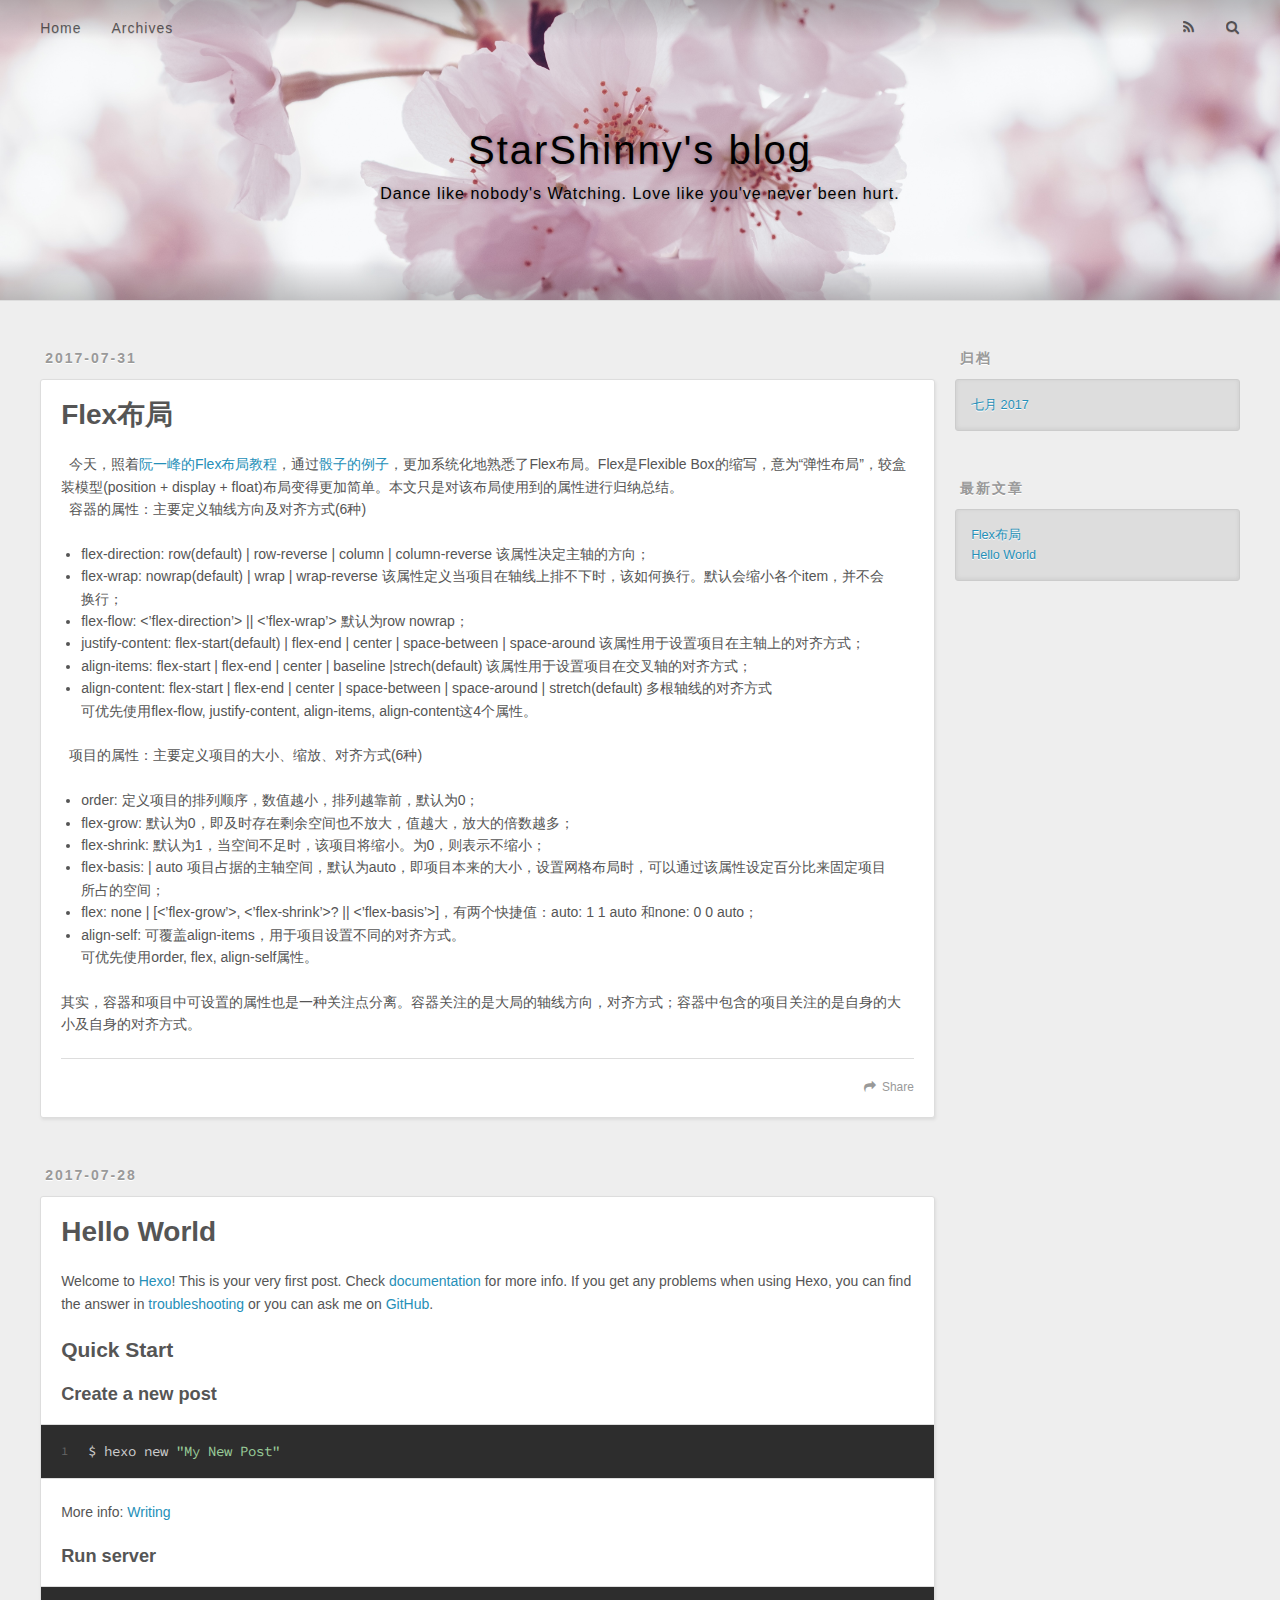
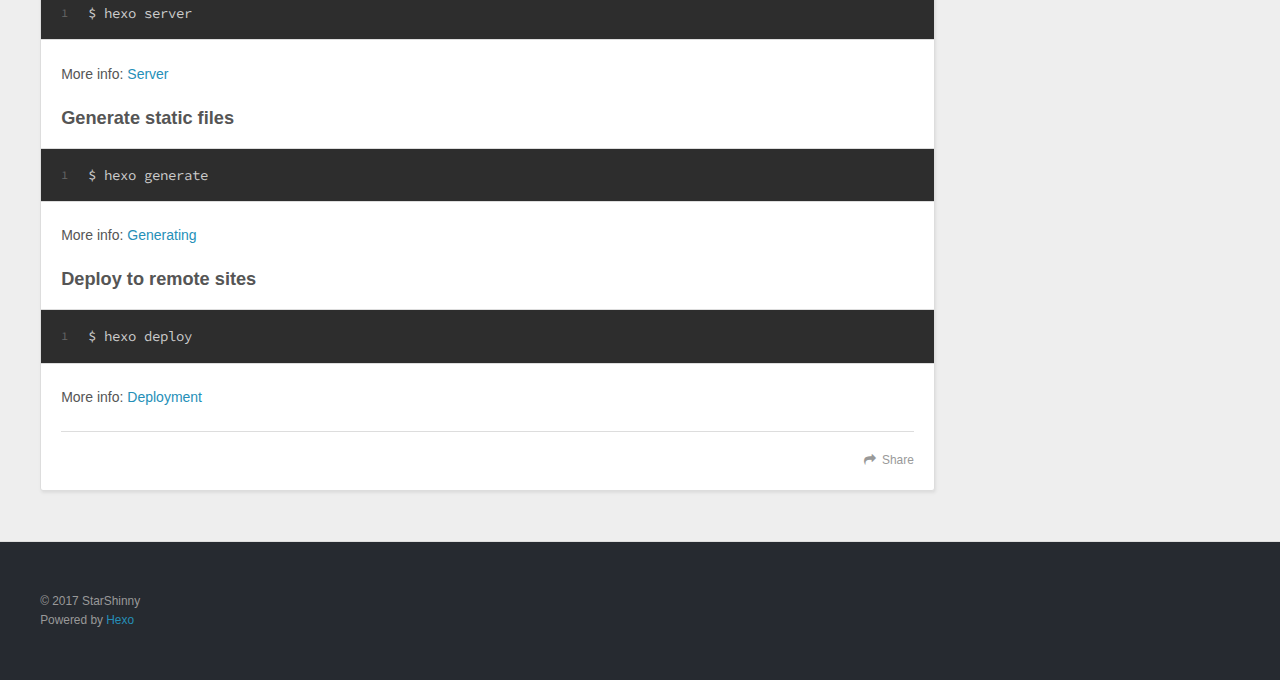
==== commit eaea7fc1: "Site updated: 2017-08-14 11:28:59" ====
--- a/index.html
+++ b/index.html
@@ -66,6 +66,61 @@
       <div class="outer">
         <section id="main">
   
+    <article id="post-flex-layout" class="article article-type-post" itemscope itemprop="blogPost">
+  <div class="article-meta">
+    <a href="/2017/07/31/flex-layout/" class="article-date">
+  <time datetime="2017-07-31T06:36:48.000Z" itemprop="datePublished">2017-07-31</time>
+</a>
+    
+  </div>
+  <div class="article-inner">
+    
+    
+      <header class="article-header">
+        
+  
+    <h1 itemprop="name">
+      <a class="article-title" href="/2017/07/31/flex-layout/">Flex布局</a>
+    </h1>
+  
+
+      </header>
+    
+    <div class="article-entry" itemprop="articleBody">
+      
+        <p>&nbsp;&nbsp;今天，照着<a href="http://www.ruanyifeng.com/blog/2015/07/flex-grammar.html" target="_blank" rel="external">阮一峰的Flex布局教程</a>，通过<a href="http://www.ruanyifeng.com/blog/2015/07/flex-examples.html" target="_blank" rel="external">骰子的例子</a>，更加系统化地熟悉了Flex布局。Flex是Flexible Box的缩写，意为“弹性布局”，较盒装模型(position + display + float)布局变得更加简单。本文只是对该布局使用到的属性进行归纳总结。<br>&nbsp;&nbsp;容器的属性：主要定义轴线方向及对齐方式(6种)</p>
+<ul>
+<li>flex-direction: row(default) | row-reverse | column | column-reverse 该属性决定主轴的方向；</li>
+<li>flex-wrap: nowrap(default) | wrap | wrap-reverse 该属性定义当项目在轴线上排不下时，该如何换行。默认会缩小各个item，并不会换行；</li>
+<li>flex-flow: &lt;’flex-direction’&gt; || &lt;’flex-wrap’&gt; 默认为row nowrap；</li>
+<li>justify-content: flex-start(default) | flex-end | center | space-between | space-around 该属性用于设置项目在主轴上的对齐方式；</li>
+<li>align-items: flex-start | flex-end | center | baseline |strech(default) 该属性用于设置项目在交叉轴的对齐方式；</li>
+<li>align-content: flex-start | flex-end | center | space-between | space-around | stretch(default) 多根轴线的对齐方式<br>可优先使用flex-flow, justify-content, align-items, align-content这4个属性。</li>
+</ul>
+<p>&nbsp;&nbsp;项目的属性：主要定义项目的大小、缩放、对齐方式(6种)</p>
+<ul>
+<li>order: <integer> 定义项目的排列顺序，数值越小，排列越靠前，默认为0；</integer></li>
+<li>flex-grow: <number> 默认为0，即及时存在剩余空间也不放大，值越大，放大的倍数越多；</number></li>
+<li>flex-shrink: <number> 默认为1，当空间不足时，该项目将缩小。为0，则表示不缩小；</number></li>
+<li>flex-basis: <length> | auto 项目占据的主轴空间，默认为auto，即项目本来的大小，设置网格布局时，可以通过该属性设定百分比来固定项目所占的空间；</length></li>
+<li>flex: none | [&lt;’flex-grow’&gt;, &lt;’flex-shrink’&gt;? || &lt;’flex-basis’&gt;]，有两个快捷值：auto: 1 1 auto 和none: 0 0 auto；</li>
+<li>align-self: 可覆盖align-items，用于项目设置不同的对齐方式。<br>可优先使用order, flex, align-self属性。</li>
+</ul>
+<p>其实，容器和项目中可设置的属性也是一种关注点分离。容器关注的是大局的轴线方向，对齐方式；容器中包含的项目关注的是自身的大小及自身的对齐方式。</p>
+
+      
+    </div>
+    <footer class="article-footer">
+      <a data-url="http://yoursite.com/2017/07/31/flex-layout/" data-id="cj6bljp9k0001r2wytkbml6gp" class="article-share-link">Share</a>
+      
+      
+    </footer>
+  </div>
+  
+</article>
+
+
+  
     <article id="post-hello-world" class="article article-type-post" itemscope itemprop="blogPost">
   <div class="article-meta">
     <a href="/2017/07/28/hello-world/" class="article-date">
@@ -101,7 +156,7 @@
       
     </div>
     <footer class="article-footer">
-      <a data-url="http://yoursite.com/2017/07/28/hello-world/" data-id="cj5nmppmx0000ohwyx4jjmj2i" class="article-share-link">Share</a>
+      <a data-url="http://yoursite.com/2017/07/28/hello-world/" data-id="cj6bljp9p0002r2wyhu3e5wa4" class="article-share-link">Share</a>
       
       
     </footer>
@@ -141,6 +196,10 @@
       <ul>
         
           <li>
+            <a href="/2017/07/31/flex-layout/">Flex布局</a>
+          </li>
+        
+          <li>
             <a href="/2017/07/28/hello-world/">Hello World</a>
           </li>
         
--- a/css/style.css
+++ b/css/style.css
@@ -365,7 +365,7 @@
 #logo,
 #subtitle {
   text-decoration: none;
-  color: #fff;
+  color: #000;
   font-weight: 300;
   text-shadow: 0 1px 4px rgba(0,0,0,0.3);
 }
@@ -389,7 +389,7 @@
 .nav-icon,
 .main-nav-link {
   float: left;
-  color: #fff;
+  color: #000;
   opacity: 0.6;
   text-decoration: none;
   text-shadow: 0 1px rgba(0,0,0,0.2);
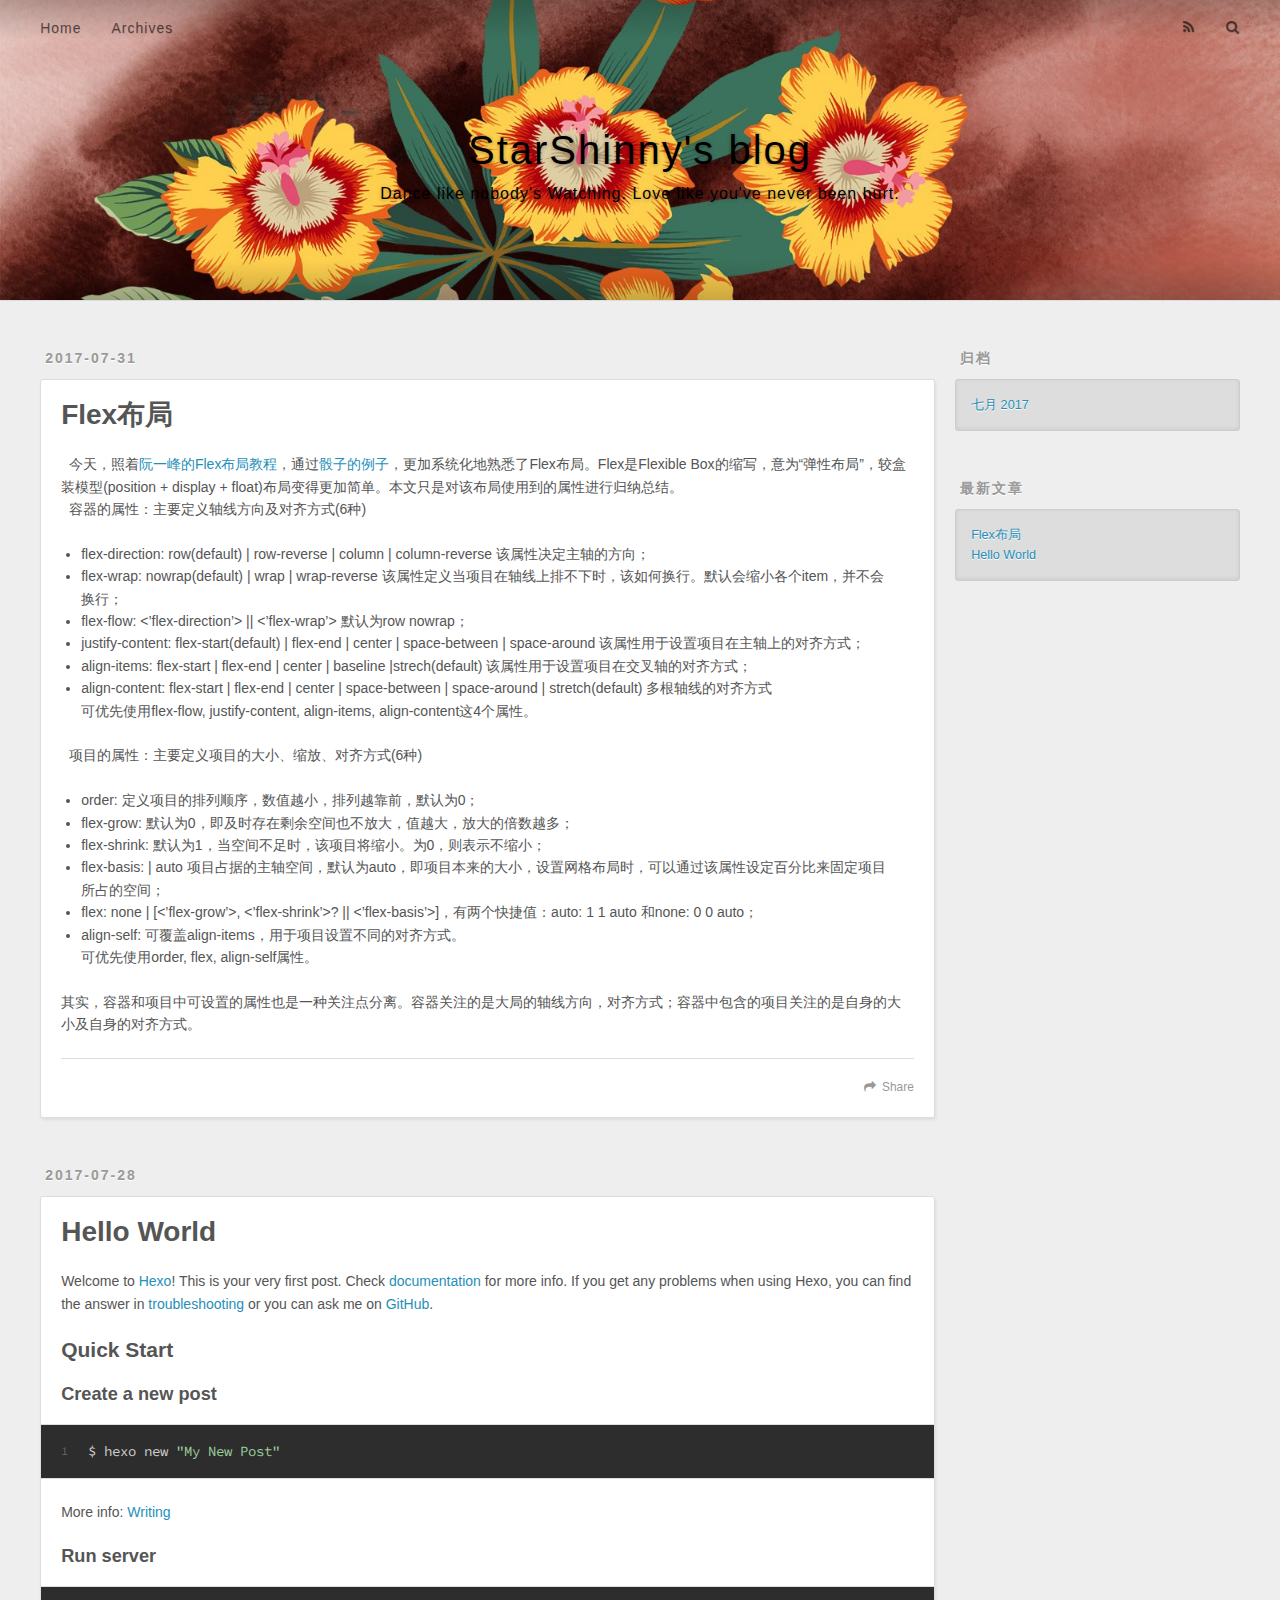
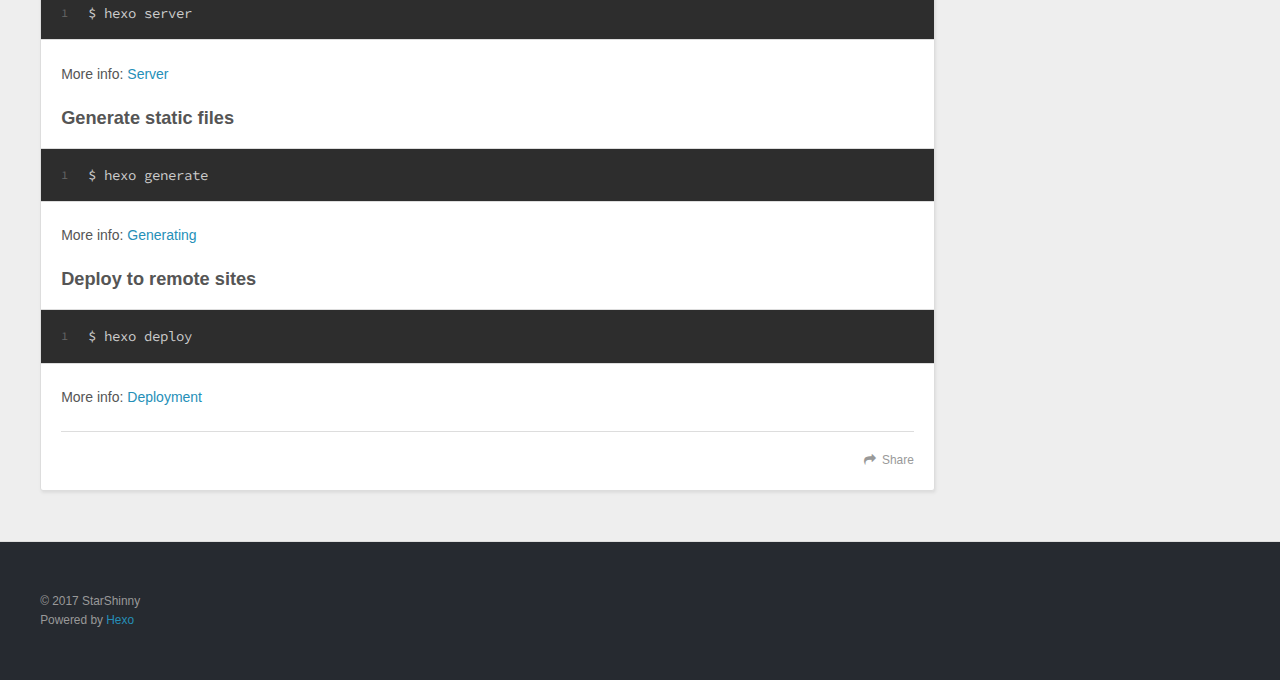
==== commit 769b07ce: "Site updated: 2017-08-14 14:05:19" ====
--- a/index.html
+++ b/index.html
@@ -111,7 +111,7 @@
       
     </div>
     <footer class="article-footer">
-      <a data-url="http://yoursite.com/2017/07/31/flex-layout/" data-id="cj6bljp9k0001r2wytkbml6gp" class="article-share-link">Share</a>
+      <a data-url="http://yoursite.com/2017/07/31/flex-layout/" data-id="cj6bloe830002tawy3dhgkobq" class="article-share-link">Share</a>
       
       
     </footer>
@@ -156,7 +156,7 @@
       
     </div>
     <footer class="article-footer">
-      <a data-url="http://yoursite.com/2017/07/28/hello-world/" data-id="cj6bljp9p0002r2wyhu3e5wa4" class="article-share-link">Share</a>
+      <a data-url="http://yoursite.com/2017/07/28/hello-world/" data-id="cj6bloe7z0001tawy49qtx6vx" class="article-share-link">Share</a>
       
       
     </footer>
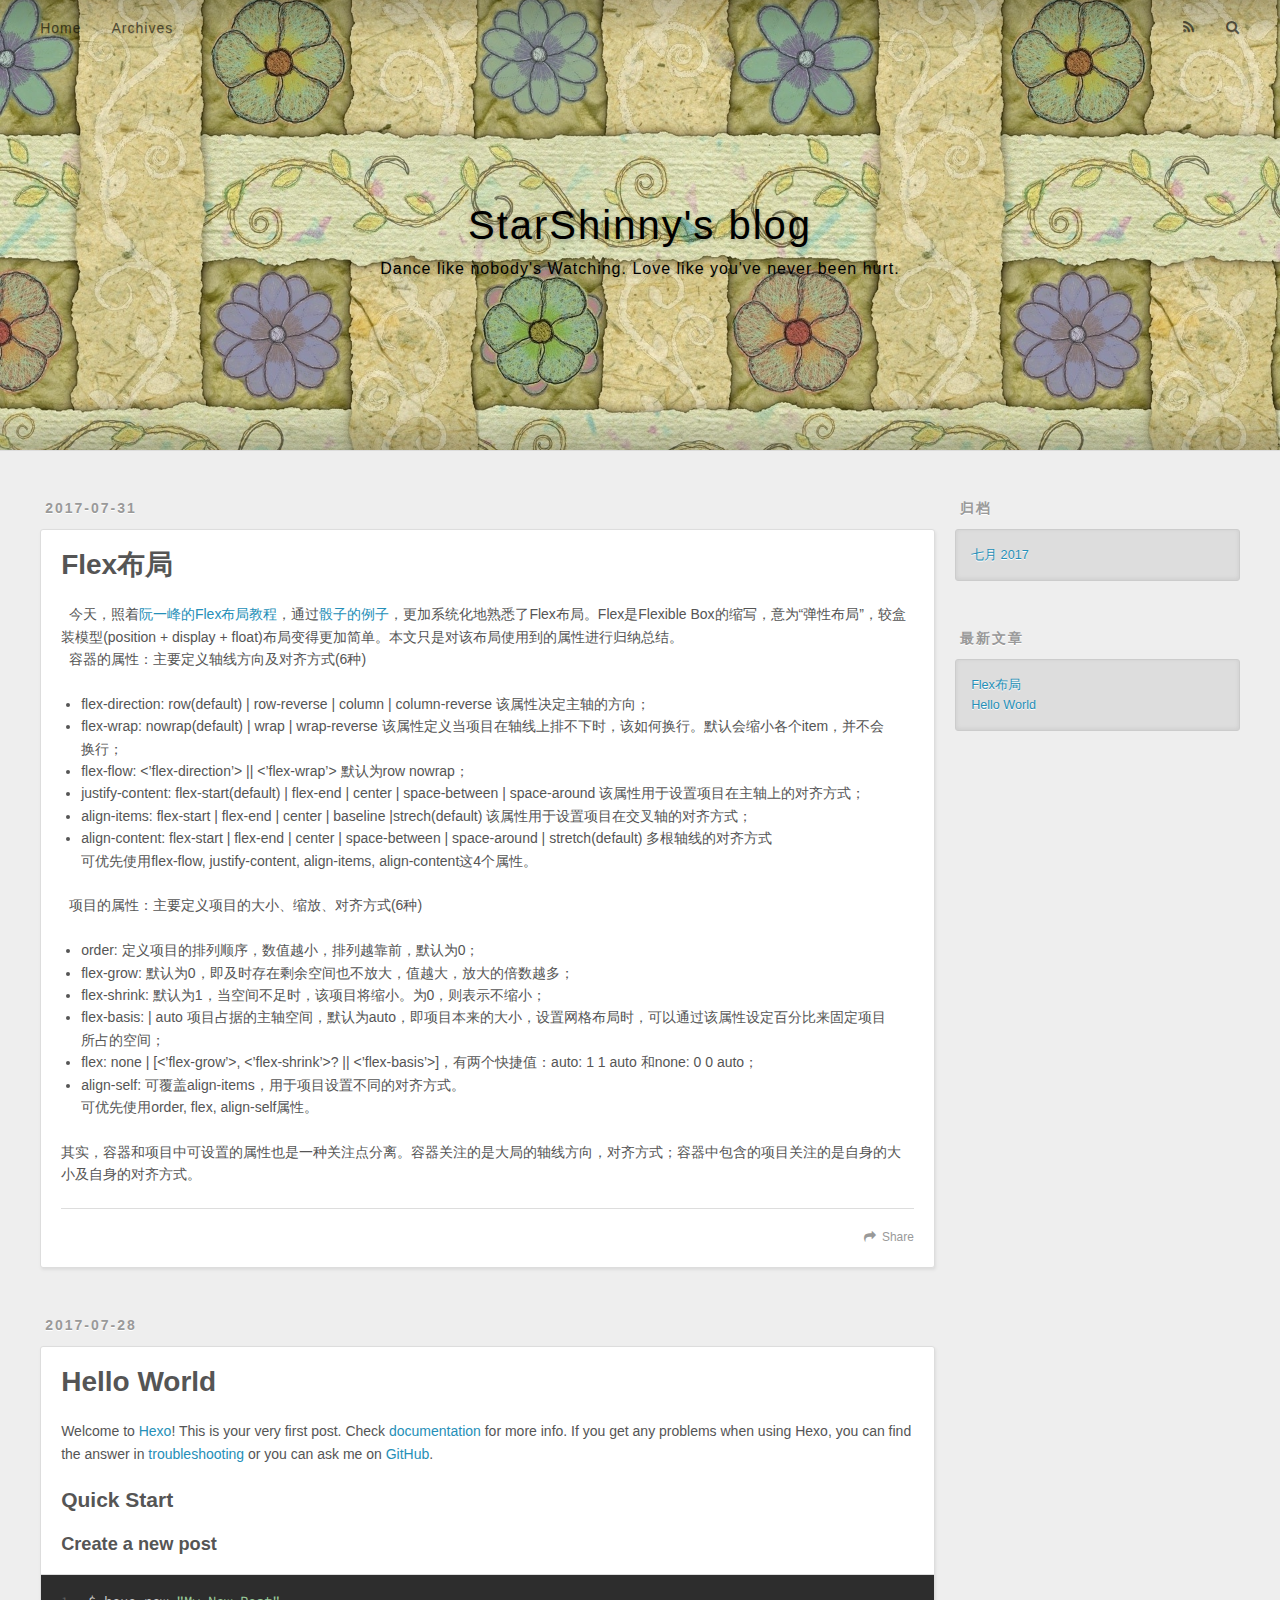
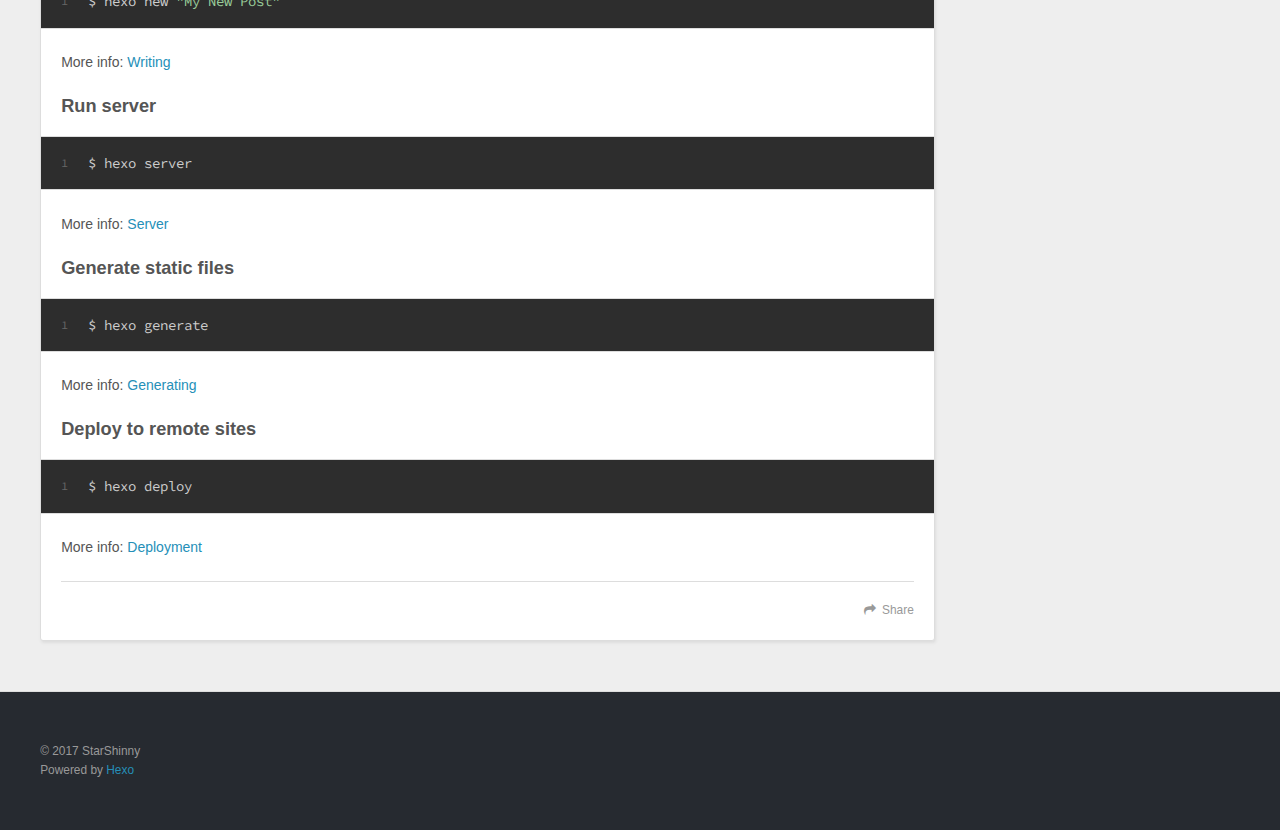
==== commit fb7454cb: "Site updated: 2017-08-14 15:21:47" ====
--- a/index.html
+++ b/index.html
@@ -111,7 +111,7 @@
       
     </div>
     <footer class="article-footer">
-      <a data-url="http://yoursite.com/2017/07/31/flex-layout/" data-id="cj6bloe830002tawy3dhgkobq" class="article-share-link">Share</a>
+      <a data-url="http://yoursite.com/2017/07/31/flex-layout/" data-id="cj6brhhgj0001qawydaocn4wt" class="article-share-link">Share</a>
       
       
     </footer>
@@ -156,7 +156,7 @@
       
     </div>
     <footer class="article-footer">
-      <a data-url="http://yoursite.com/2017/07/28/hello-world/" data-id="cj6bloe7z0001tawy49qtx6vx" class="article-share-link">Share</a>
+      <a data-url="http://yoursite.com/2017/07/28/hello-world/" data-id="cj6brhhgm0002qawybxah1o05" class="article-share-link">Share</a>
       
       
     </footer>
--- a/css/style.css
+++ b/css/style.css
@@ -308,7 +308,7 @@
   font-weight: bold;
 }
 #header {
-  height: 300px;
+  height: 50vh;
   position: relative;
   border-bottom: 1px solid #ddd;
 }
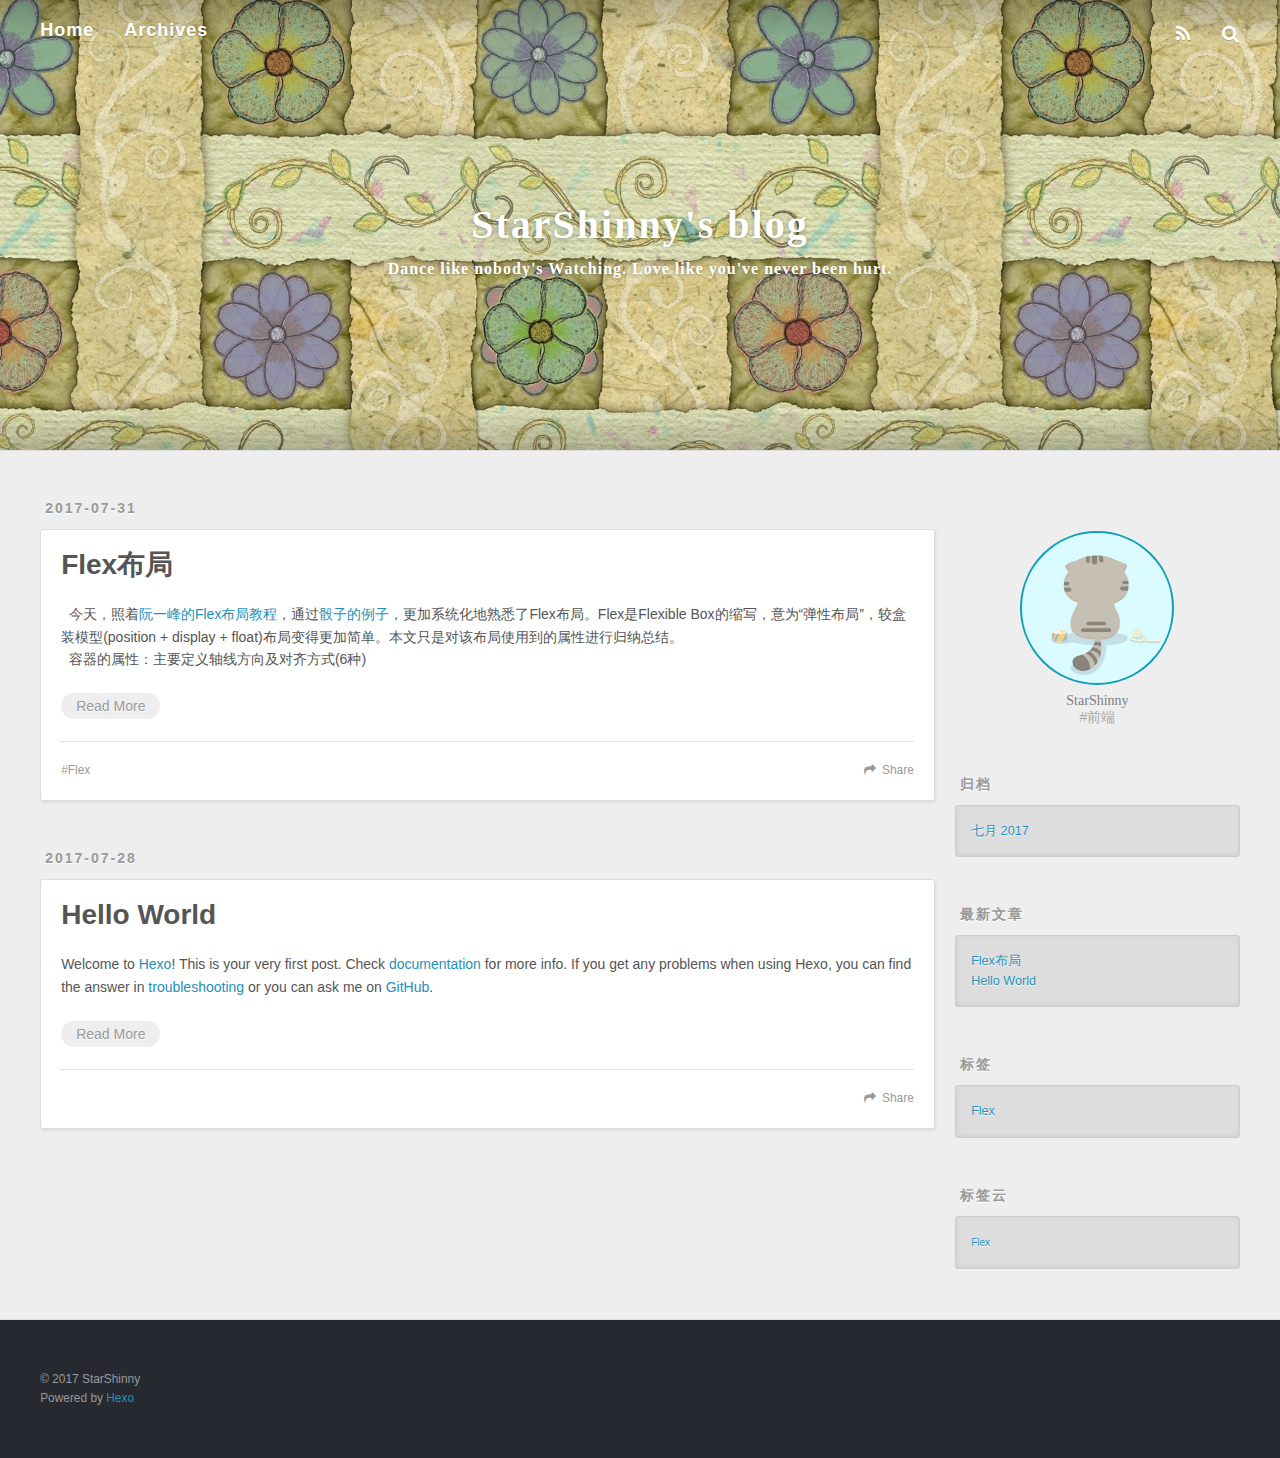
==== commit ca61753d: "Site updated: 2017-08-15 11:27:17" ====
--- a/index.html
+++ b/index.html
@@ -88,32 +88,23 @@
     
     <div class="article-entry" itemprop="articleBody">
       
-        <p>&nbsp;&nbsp;今天，照着<a href="http://www.ruanyifeng.com/blog/2015/07/flex-grammar.html" target="_blank" rel="external">阮一峰的Flex布局教程</a>，通过<a href="http://www.ruanyifeng.com/blog/2015/07/flex-examples.html" target="_blank" rel="external">骰子的例子</a>，更加系统化地熟悉了Flex布局。Flex是Flexible Box的缩写，意为“弹性布局”，较盒装模型(position + display + float)布局变得更加简单。本文只是对该布局使用到的属性进行归纳总结。<br>&nbsp;&nbsp;容器的属性：主要定义轴线方向及对齐方式(6种)</p>
-<ul>
-<li>flex-direction: row(default) | row-reverse | column | column-reverse 该属性决定主轴的方向；</li>
-<li>flex-wrap: nowrap(default) | wrap | wrap-reverse 该属性定义当项目在轴线上排不下时，该如何换行。默认会缩小各个item，并不会换行；</li>
-<li>flex-flow: &lt;’flex-direction’&gt; || &lt;’flex-wrap’&gt; 默认为row nowrap；</li>
-<li>justify-content: flex-start(default) | flex-end | center | space-between | space-around 该属性用于设置项目在主轴上的对齐方式；</li>
-<li>align-items: flex-start | flex-end | center | baseline |strech(default) 该属性用于设置项目在交叉轴的对齐方式；</li>
-<li>align-content: flex-start | flex-end | center | space-between | space-around | stretch(default) 多根轴线的对齐方式<br>可优先使用flex-flow, justify-content, align-items, align-content这4个属性。</li>
-</ul>
-<p>&nbsp;&nbsp;项目的属性：主要定义项目的大小、缩放、对齐方式(6种)</p>
-<ul>
-<li>order: <integer> 定义项目的排列顺序，数值越小，排列越靠前，默认为0；</integer></li>
-<li>flex-grow: <number> 默认为0，即及时存在剩余空间也不放大，值越大，放大的倍数越多；</number></li>
-<li>flex-shrink: <number> 默认为1，当空间不足时，该项目将缩小。为0，则表示不缩小；</number></li>
-<li>flex-basis: <length> | auto 项目占据的主轴空间，默认为auto，即项目本来的大小，设置网格布局时，可以通过该属性设定百分比来固定项目所占的空间；</length></li>
-<li>flex: none | [&lt;’flex-grow’&gt;, &lt;’flex-shrink’&gt;? || &lt;’flex-basis’&gt;]，有两个快捷值：auto: 1 1 auto 和none: 0 0 auto；</li>
-<li>align-self: 可覆盖align-items，用于项目设置不同的对齐方式。<br>可优先使用order, flex, align-self属性。</li>
-</ul>
-<p>其实，容器和项目中可设置的属性也是一种关注点分离。容器关注的是大局的轴线方向，对齐方式；容器中包含的项目关注的是自身的大小及自身的对齐方式。</p>
-
+        
+        
+          <p>&nbsp;&nbsp;今天，照着<a href="http://www.ruanyifeng.com/blog/2015/07/flex-grammar.html" target="_blank" rel="external">阮一峰的Flex布局教程</a>，通过<a href="http://www.ruanyifeng.com/blog/2015/07/flex-examples.html" target="_blank" rel="external">骰子的例子</a>，更加系统化地熟悉了Flex布局。Flex是Flexible Box的缩写，意为“弹性布局”，较盒装模型(position + display + float)布局变得更加简单。本文只是对该布局使用到的属性进行归纳总结。<br>&nbsp;&nbsp;容器的属性：主要定义轴线方向及对齐方式(6种)</p>
+          
+            <p class="article-more-link">
+              <a href="/2017/07/31/flex-layout/#more">Read More</a>
+            </p>
+          
+        
       
     </div>
     <footer class="article-footer">
-      <a data-url="http://yoursite.com/2017/07/31/flex-layout/" data-id="cj6brhhgj0001qawydaocn4wt" class="article-share-link">Share</a>
-      
-      
+      <a data-url="http://yoursite.com/2017/07/31/flex-layout/" data-id="cj6bzboam00021dwyg3dfiquu" class="article-share-link">Share</a>
+      
+      
+  <ul class="article-tag-list"><li class="article-tag-list-item"><a class="article-tag-list-link" href="/tags/Flex/">Flex</a></li></ul>
+
     </footer>
   </div>
   
@@ -143,20 +134,19 @@
     
     <div class="article-entry" itemprop="articleBody">
       
-        <p>Welcome to <a href="https://hexo.io/" target="_blank" rel="external">Hexo</a>! This is your very first post. Check <a href="https://hexo.io/docs/" target="_blank" rel="external">documentation</a> for more info. If you get any problems when using Hexo, you can find the answer in <a href="https://hexo.io/docs/troubleshooting.html" target="_blank" rel="external">troubleshooting</a> or you can ask me on <a href="https://github.com/hexojs/hexo/issues" target="_blank" rel="external">GitHub</a>.</p>
-<h2 id="Quick-Start"><a href="#Quick-Start" class="headerlink" title="Quick Start"></a>Quick Start</h2><h3 id="Create-a-new-post"><a href="#Create-a-new-post" class="headerlink" title="Create a new post"></a>Create a new post</h3><figure class="highlight bash"><table><tr><td class="gutter"><pre><div class="line">1</div></pre></td><td class="code"><pre><div class="line">$ hexo new <span class="string">"My New Post"</span></div></pre></td></tr></table></figure>
-<p>More info: <a href="https://hexo.io/docs/writing.html" target="_blank" rel="external">Writing</a></p>
-<h3 id="Run-server"><a href="#Run-server" class="headerlink" title="Run server"></a>Run server</h3><figure class="highlight bash"><table><tr><td class="gutter"><pre><div class="line">1</div></pre></td><td class="code"><pre><div class="line">$ hexo server</div></pre></td></tr></table></figure>
-<p>More info: <a href="https://hexo.io/docs/server.html" target="_blank" rel="external">Server</a></p>
-<h3 id="Generate-static-files"><a href="#Generate-static-files" class="headerlink" title="Generate static files"></a>Generate static files</h3><figure class="highlight bash"><table><tr><td class="gutter"><pre><div class="line">1</div></pre></td><td class="code"><pre><div class="line">$ hexo generate</div></pre></td></tr></table></figure>
-<p>More info: <a href="https://hexo.io/docs/generating.html" target="_blank" rel="external">Generating</a></p>
-<h3 id="Deploy-to-remote-sites"><a href="#Deploy-to-remote-sites" class="headerlink" title="Deploy to remote sites"></a>Deploy to remote sites</h3><figure class="highlight bash"><table><tr><td class="gutter"><pre><div class="line">1</div></pre></td><td class="code"><pre><div class="line">$ hexo deploy</div></pre></td></tr></table></figure>
-<p>More info: <a href="https://hexo.io/docs/deployment.html" target="_blank" rel="external">Deployment</a></p>
-
+        
+        
+          <p>Welcome to <a href="https://hexo.io/" target="_blank" rel="external">Hexo</a>! This is your very first post. Check <a href="https://hexo.io/docs/" target="_blank" rel="external">documentation</a> for more info. If you get any problems when using Hexo, you can find the answer in <a href="https://hexo.io/docs/troubleshooting.html" target="_blank" rel="external">troubleshooting</a> or you can ask me on <a href="https://github.com/hexojs/hexo/issues" target="_blank" rel="external">GitHub</a>.</p>
+          
+            <p class="article-more-link">
+              <a href="/2017/07/28/hello-world/#more">Read More</a>
+            </p>
+          
+        
       
     </div>
     <footer class="article-footer">
-      <a data-url="http://yoursite.com/2017/07/28/hello-world/" data-id="cj6brhhgm0002qawybxah1o05" class="article-share-link">Share</a>
+      <a data-url="http://yoursite.com/2017/07/28/hello-world/" data-id="cj6bzboao00031dwyg2ukfgzi" class="article-share-link">Share</a>
       
       
     </footer>
@@ -171,13 +161,16 @@
         
           <aside id="sidebar">
   
-    
-
-  
-    
-
-  
-    
+    <div class="widget-wrap">
+    <div class="profile-avatar"></div>
+    <div class="profile-name">StarShinny</div>
+    <div class="profile-signature">
+        #前端
+    </div>
+</div>
+  
+    
+
   
     
   <div class="widget-wrap">
@@ -204,6 +197,25 @@
           </li>
         
       </ul>
+    </div>
+  </div>
+
+  
+    
+  <div class="widget-wrap">
+    <h3 class="widget-title">标签</h3>
+    <div class="widget">
+      <ul class="tag-list"><li class="tag-list-item"><a class="tag-list-link" href="/tags/Flex/">Flex</a></li></ul>
+    </div>
+  </div>
+
+
+  
+    
+  <div class="widget-wrap">
+    <h3 class="widget-title">标签云</h3>
+    <div class="widget tagcloud">
+      <a href="/tags/Flex/" style="font-size: 10px;">Flex</a>
     </div>
   </div>
 
--- a/css/style.css
+++ b/css/style.css
@@ -365,9 +365,10 @@
 #logo,
 #subtitle {
   text-decoration: none;
-  color: #000;
-  font-weight: 300;
+  color: #fff;
+  font-weight: bold;
   text-shadow: 0 1px 4px rgba(0,0,0,0.3);
+  font-family: fantasy;
 }
 #logo {
   font-size: 40px;
@@ -389,8 +390,8 @@
 .nav-icon,
 .main-nav-link {
   float: left;
-  color: #000;
-  opacity: 0.6;
+  color: #fff;
+  opacity: 1;
   text-decoration: none;
   text-shadow: 0 1px rgba(0,0,0,0.2);
   -webkit-transition: opacity 0.2s;
@@ -408,15 +409,16 @@
   font-family: FontAwesome;
   text-align: center;
   font-size: 14px;
-  width: 14px;
-  height: 14px;
-  padding: 20px 15px;
+  width: 18px;
+  height: 18px;
+  padding: 25px 15px;
   position: relative;
   cursor: pointer;
 }
 .main-nav-link {
-  font-weight: 300;
+  font-weight: bold;
   letter-spacing: 1px;
+  font-size: 18px;
 }
 @media screen and (max-width: 479px) {
   .main-nav-link {
@@ -440,9 +442,11 @@
 }
 #nav-rss-link:before {
   content: "\f09e";
+  font-size: large;
 }
 #nav-search-btn:before {
   content: "\f002";
+  font-size: large;
 }
 #search-form-wrap {
   position: absolute;
@@ -1293,6 +1297,7 @@
     float: left;
     width: 23.333333333333332%;
     margin: 0 0.833333333333333%;
+    margin-top: 30px;
   }
 }
 .widget-wrap {
@@ -1327,6 +1332,28 @@
   margin-left: 15px;
   list-style: disc;
 }
+.profile-avatar {
+  width: 150px;
+  height: 150px;
+  margin: 0 auto;
+  background: url("images/avatar.jpg") center;
+  -webkit-background-size: cover;
+  -moz-background-size: cover;
+  background-size: cover;
+  border-radius: 50%;
+  border: 2px solid #0f9fb4;
+}
+.profile-name {
+  text-align: center;
+  margin-top: 8px;
+  font-size: 14px;
+  font-family: fantasy;
+  color: #808080;
+}
+.profile-signature {
+  text-align: center;
+  color: #a9a9a9;
+}
 .widget {
   line-height: 1.6em;
   word-wrap: break-word;
